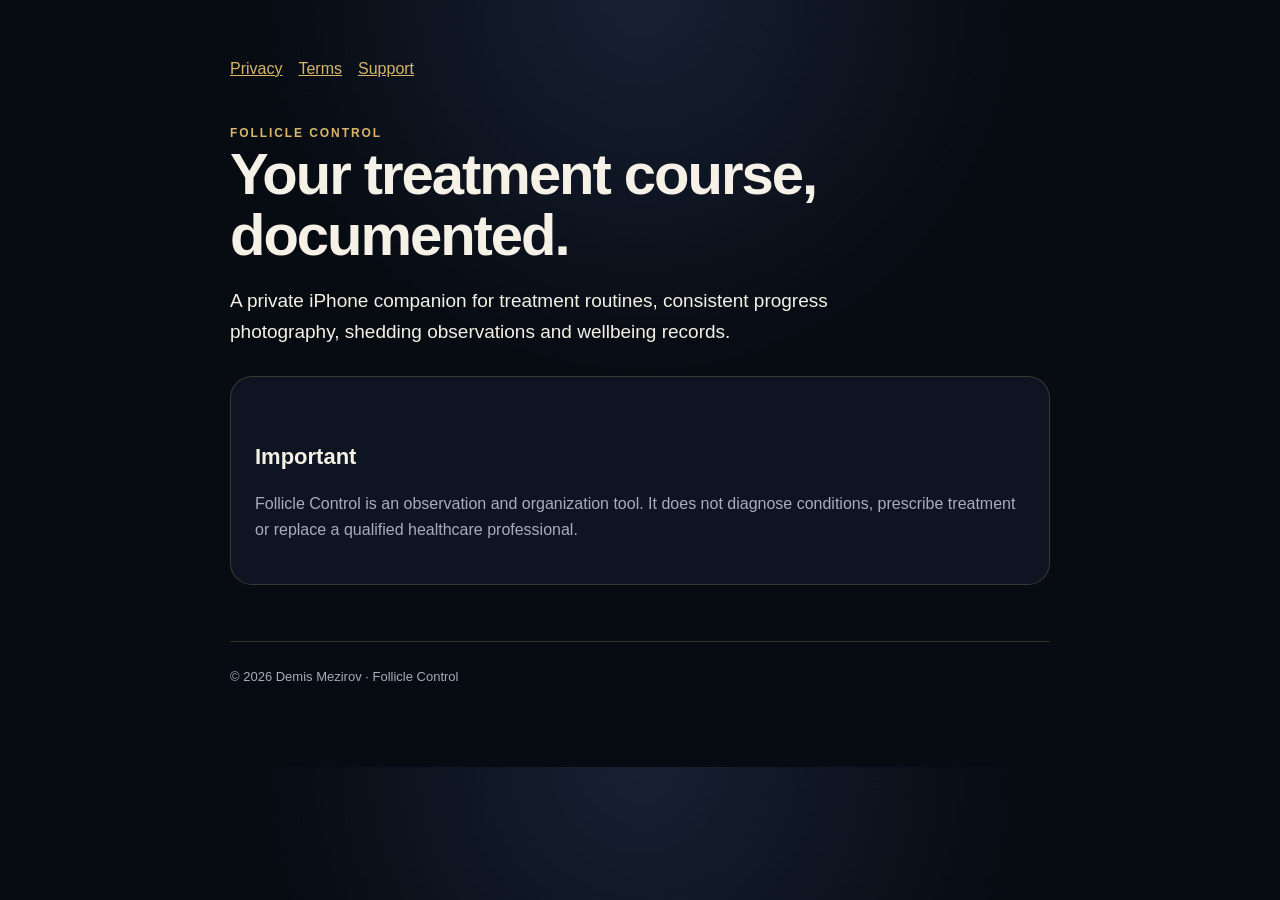
==== index.html @ 15ef70d9 "Add Follicle Control legal and support pages" ====
<!doctype html>
<html lang="en"><head><meta charset="utf-8"><meta name="viewport" content="width=device-width,initial-scale=1">
<title>Follicle Control</title><link rel="stylesheet" href="styles.css"></head>
<body><main><nav><a href="privacy.html">Privacy</a><a href="terms.html">Terms</a><a href="support.html">Support</a></nav>
<div class="eyebrow">Follicle Control</div><h1>Your treatment course, documented.</h1>
<p class="lead">A private iPhone companion for treatment routines, consistent progress photography, shedding observations and wellbeing records.</p>
<div class="card"><h2>Important</h2><p>Follicle Control is an observation and organization tool. It does not diagnose conditions, prescribe treatment or replace a qualified healthcare professional.</p></div>
<footer>© 2026 Demis Mezirov · Follicle Control</footer></main></body></html>
---- styles.css ----
:root {
  color-scheme: dark;
  --bg: #070b12;
  --card: #111827;
  --text: #f5f1e7;
  --muted: #a7adba;
  --gold: #d8b66b;
  --line: rgba(216, 182, 107, .22);
}
* { box-sizing: border-box; }
body {
  margin: 0;
  font: 16px/1.65 -apple-system, BlinkMacSystemFont, "Segoe UI", sans-serif;
  background: radial-gradient(circle at 50% 0, #172033 0, var(--bg) 38%);
  color: var(--text);
}
main { width: min(820px, calc(100% - 32px)); margin: 0 auto; padding: 56px 0 80px; }
nav { display: flex; flex-wrap: wrap; gap: 16px; margin-bottom: 42px; }
a { color: var(--gold); }
h1 { font-size: clamp(34px, 7vw, 58px); line-height: 1.05; letter-spacing: -.035em; margin: 0 0 18px; }
h2 { margin: 38px 0 10px; font-size: 22px; }
p, li { color: var(--muted); }
.lead { font-size: 19px; color: var(--text); max-width: 680px; }
.card { margin-top: 28px; padding: 24px; border: 1px solid var(--line); border-radius: 22px; background: rgba(17, 24, 39, .78); }
.eyebrow { color: var(--gold); text-transform: uppercase; letter-spacing: .16em; font-size: 12px; font-weight: 700; }
.notice { padding: 14px 16px; border-left: 3px solid var(--gold); background: rgba(216, 182, 107, .08); border-radius: 6px; }
footer { margin-top: 56px; padding-top: 24px; border-top: 1px solid var(--line); color: var(--muted); font-size: 13px; }
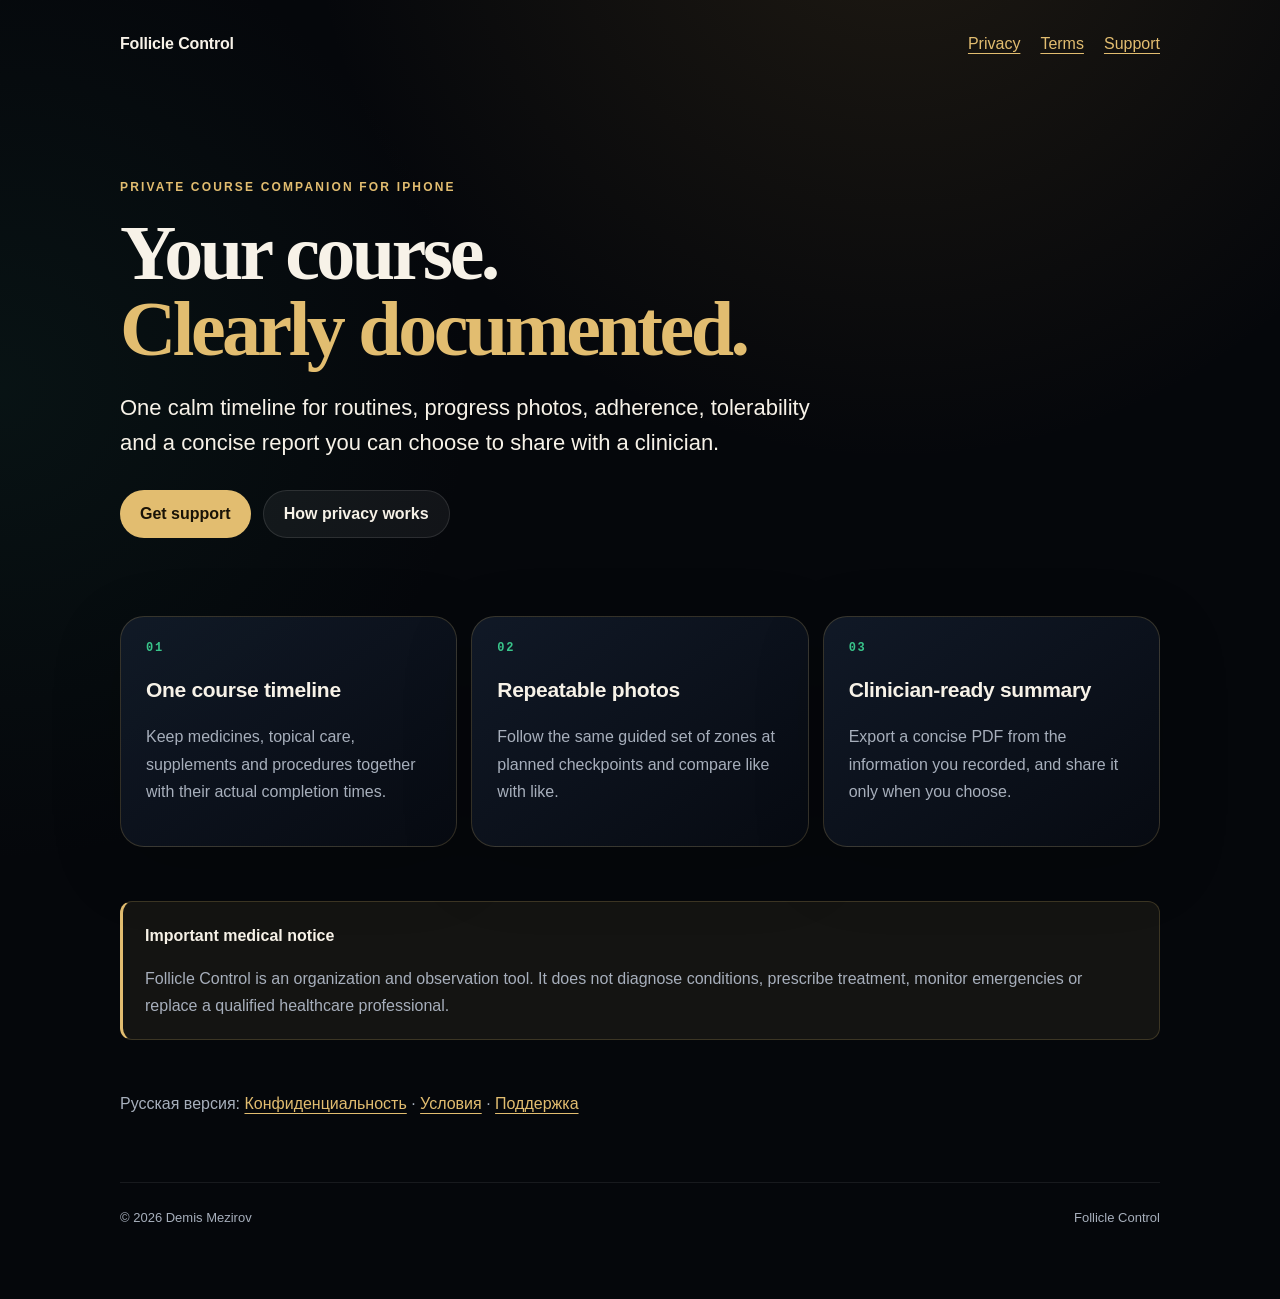
==== commit 1a79dfef: "Expand legal, privacy, and support disclosures" ====
--- a/index.html
+++ b/index.html
@@ -1,8 +1,36 @@
 <!doctype html>
-<html lang="en"><head><meta charset="utf-8"><meta name="viewport" content="width=device-width,initial-scale=1">
-<title>Follicle Control</title><link rel="stylesheet" href="styles.css"></head>
-<body><main><nav><a href="privacy.html">Privacy</a><a href="terms.html">Terms</a><a href="support.html">Support</a></nav>
-<div class="eyebrow">Follicle Control</div><h1>Your treatment course, documented.</h1>
-<p class="lead">A private iPhone companion for treatment routines, consistent progress photography, shedding observations and wellbeing records.</p>
-<div class="card"><h2>Important</h2><p>Follicle Control is an observation and organization tool. It does not diagnose conditions, prescribe treatment or replace a qualified healthcare professional.</p></div>
-<footer>© 2026 Demis Mezirov · Follicle Control</footer></main></body></html>
+<html lang="en">
+<head>
+  <meta charset="utf-8">
+  <meta name="viewport" content="width=device-width,initial-scale=1">
+  <meta name="description" content="Official product, privacy, terms and support pages for Follicle Control.">
+  <title>Follicle Control — Your course, documented</title>
+  <link rel="stylesheet" href="styles.css">
+</head>
+<body>
+  <main>
+    <nav aria-label="Primary navigation">
+      <a class="brand" href="index.html">Follicle Control</a>
+      <span class="nav-links"><a href="privacy.html">Privacy</a><a href="terms.html">Terms</a><a href="support.html">Support</a></span>
+    </nav>
+
+    <section class="hero">
+      <div class="eyebrow">Private course companion for iPhone</div>
+      <h1>Your course.<br><span>Clearly documented.</span></h1>
+      <p class="lead">One calm timeline for routines, progress photos, adherence, tolerability and a concise report you can choose to share with a clinician.</p>
+      <div class="actions"><a class="button" href="support.html">Get support</a><a class="button secondary" href="privacy.html">How privacy works</a></div>
+    </section>
+
+    <section class="grid" aria-label="Core features">
+      <article class="card"><div class="number">01</div><h2>One course timeline</h2><p>Keep medicines, topical care, supplements and procedures together with their actual completion times.</p></article>
+      <article class="card"><div class="number">02</div><h2>Repeatable photos</h2><p>Follow the same guided set of zones at planned checkpoints and compare like with like.</p></article>
+      <article class="card"><div class="number">03</div><h2>Clinician-ready summary</h2><p>Export a concise PDF from the information you recorded, and share it only when you choose.</p></article>
+    </section>
+
+    <section class="notice"><strong>Important medical notice</strong><p>Follicle Control is an organization and observation tool. It does not diagnose conditions, prescribe treatment, monitor emergencies or replace a qualified healthcare professional.</p></section>
+
+    <section class="language"><span>Русская версия:</span> <a href="privacy-ru.html">Конфиденциальность</a> · <a href="terms-ru.html">Условия</a> · <a href="support-ru.html">Поддержка</a></section>
+    <footer><span>© 2026 Demis Mezirov</span><span>Follicle Control</span></footer>
+  </main>
+</body>
+</html>
--- a/styles.css
+++ b/styles.css
@@ -1,27 +1,72 @@
 :root {
   color-scheme: dark;
-  --bg: #070b12;
-  --card: #111827;
-  --text: #f5f1e7;
-  --muted: #a7adba;
-  --gold: #d8b66b;
-  --line: rgba(216, 182, 107, .22);
+  --bg: #05070b;
+  --surface: #0d131e;
+  --surface-2: #121b29;
+  --text: #f7f2e8;
+  --muted: #a7afbc;
+  --gold: #e2bd70;
+  --gold-2: #8e6b32;
+  --emerald: #39c58b;
+  --line: rgba(226, 189, 112, .20);
 }
 * { box-sizing: border-box; }
+html { scroll-behavior: smooth; }
 body {
   margin: 0;
-  font: 16px/1.65 -apple-system, BlinkMacSystemFont, "Segoe UI", sans-serif;
-  background: radial-gradient(circle at 50% 0, #172033 0, var(--bg) 38%);
+  min-height: 100vh;
+  font: 16px/1.7 -apple-system, BlinkMacSystemFont, "SF Pro Text", "Segoe UI", sans-serif;
+  background:
+    radial-gradient(circle at 70% -10%, rgba(142, 107, 50, .19), transparent 35%),
+    radial-gradient(circle at 0 30%, rgba(23, 77, 65, .17), transparent 30%),
+    var(--bg);
   color: var(--text);
 }
-main { width: min(820px, calc(100% - 32px)); margin: 0 auto; padding: 56px 0 80px; }
-nav { display: flex; flex-wrap: wrap; gap: 16px; margin-bottom: 42px; }
-a { color: var(--gold); }
-h1 { font-size: clamp(34px, 7vw, 58px); line-height: 1.05; letter-spacing: -.035em; margin: 0 0 18px; }
-h2 { margin: 38px 0 10px; font-size: 22px; }
+body::before {
+  content: "";
+  position: fixed;
+  inset: 0;
+  pointer-events: none;
+  opacity: .25;
+  background-image: linear-gradient(rgba(255,255,255,.018) 1px, transparent 1px), linear-gradient(90deg, rgba(255,255,255,.018) 1px, transparent 1px);
+  background-size: 42px 42px;
+  mask-image: linear-gradient(to bottom, black, transparent 75%);
+}
+main { width: min(1040px, calc(100% - 36px)); margin: 0 auto; padding: 30px 0 70px; position: relative; }
+main.document { width: min(820px, calc(100% - 36px)); }
+nav { display: flex; align-items: center; justify-content: space-between; gap: 20px; margin-bottom: 76px; }
+.brand { color: var(--text); font-weight: 700; text-decoration: none; letter-spacing: -.01em; }
+.nav-links { display: flex; flex-wrap: wrap; gap: 20px; justify-content: flex-end; }
+a { color: var(--gold); text-underline-offset: 4px; }
+.hero { max-width: 830px; padding: 44px 0 64px; }
+.eyebrow { color: var(--gold); text-transform: uppercase; letter-spacing: .18em; font-size: 12px; font-weight: 750; }
+h1 { font: 600 clamp(43px, 8vw, 78px)/.98 ui-serif, Georgia, serif; letter-spacing: -.045em; margin: 17px 0 24px; }
+h1 span { color: var(--gold); }
+h2 { margin: 42px 0 10px; font-size: 21px; letter-spacing: -.015em; }
 p, li { color: var(--muted); }
-.lead { font-size: 19px; color: var(--text); max-width: 680px; }
-.card { margin-top: 28px; padding: 24px; border: 1px solid var(--line); border-radius: 22px; background: rgba(17, 24, 39, .78); }
-.eyebrow { color: var(--gold); text-transform: uppercase; letter-spacing: .16em; font-size: 12px; font-weight: 700; }
-.notice { padding: 14px 16px; border-left: 3px solid var(--gold); background: rgba(216, 182, 107, .08); border-radius: 6px; }
-footer { margin-top: 56px; padding-top: 24px; border-top: 1px solid var(--line); color: var(--muted); font-size: 13px; }
+.lead { font-size: clamp(18px, 2.5vw, 22px); line-height: 1.55; color: var(--text); max-width: 720px; }
+.actions { display: flex; flex-wrap: wrap; gap: 12px; margin: 30px 0 4px; }
+.button { display: inline-flex; align-items: center; min-height: 48px; padding: 0 20px; border-radius: 999px; background: var(--gold); color: #191307; font-weight: 700; text-decoration: none; }
+.button.secondary { color: var(--text); background: rgba(255,255,255,.055); border: 1px solid rgba(255,255,255,.11); }
+.grid { display: grid; grid-template-columns: repeat(3, 1fr); gap: 14px; margin: 10px 0 54px; }
+.card { padding: 25px; border: 1px solid var(--line); border-radius: 24px; background: linear-gradient(145deg, rgba(18,27,41,.91), rgba(8,12,19,.88)); box-shadow: 0 20px 70px rgba(0,0,0,.20); }
+.card h2 { margin-top: 18px; }
+.number { color: var(--emerald); font: 700 12px/1 monospace; letter-spacing: .14em; }
+.notice { margin: 34px 0; padding: 20px 22px; border: 1px solid var(--line); border-left: 3px solid var(--gold); background: rgba(226, 189, 112, .07); border-radius: 12px; }
+.notice p { margin-bottom: 0; }
+.language { margin-top: 50px; color: var(--muted); }
+footer { display: flex; justify-content: space-between; gap: 20px; margin-top: 64px; padding-top: 24px; border-top: 1px solid rgba(255,255,255,.08); color: var(--muted); font-size: 13px; }
+.document ul { padding-left: 22px; }
+.document li + li { margin-top: 8px; }
+@media (max-width: 720px) {
+  nav { align-items: flex-start; margin-bottom: 45px; }
+  .nav-links { gap: 11px 15px; font-size: 14px; }
+  .hero { padding-top: 20px; }
+  .grid { grid-template-columns: 1fr; }
+  footer { flex-direction: column; }
+}
+@media (prefers-reduced-motion: no-preference) {
+  .card, .button { transition: transform .22s ease, border-color .22s ease, background .22s ease; }
+  .card:hover { transform: translateY(-3px); border-color: rgba(226,189,112,.38); }
+  .button:hover { transform: translateY(-1px); }
+}
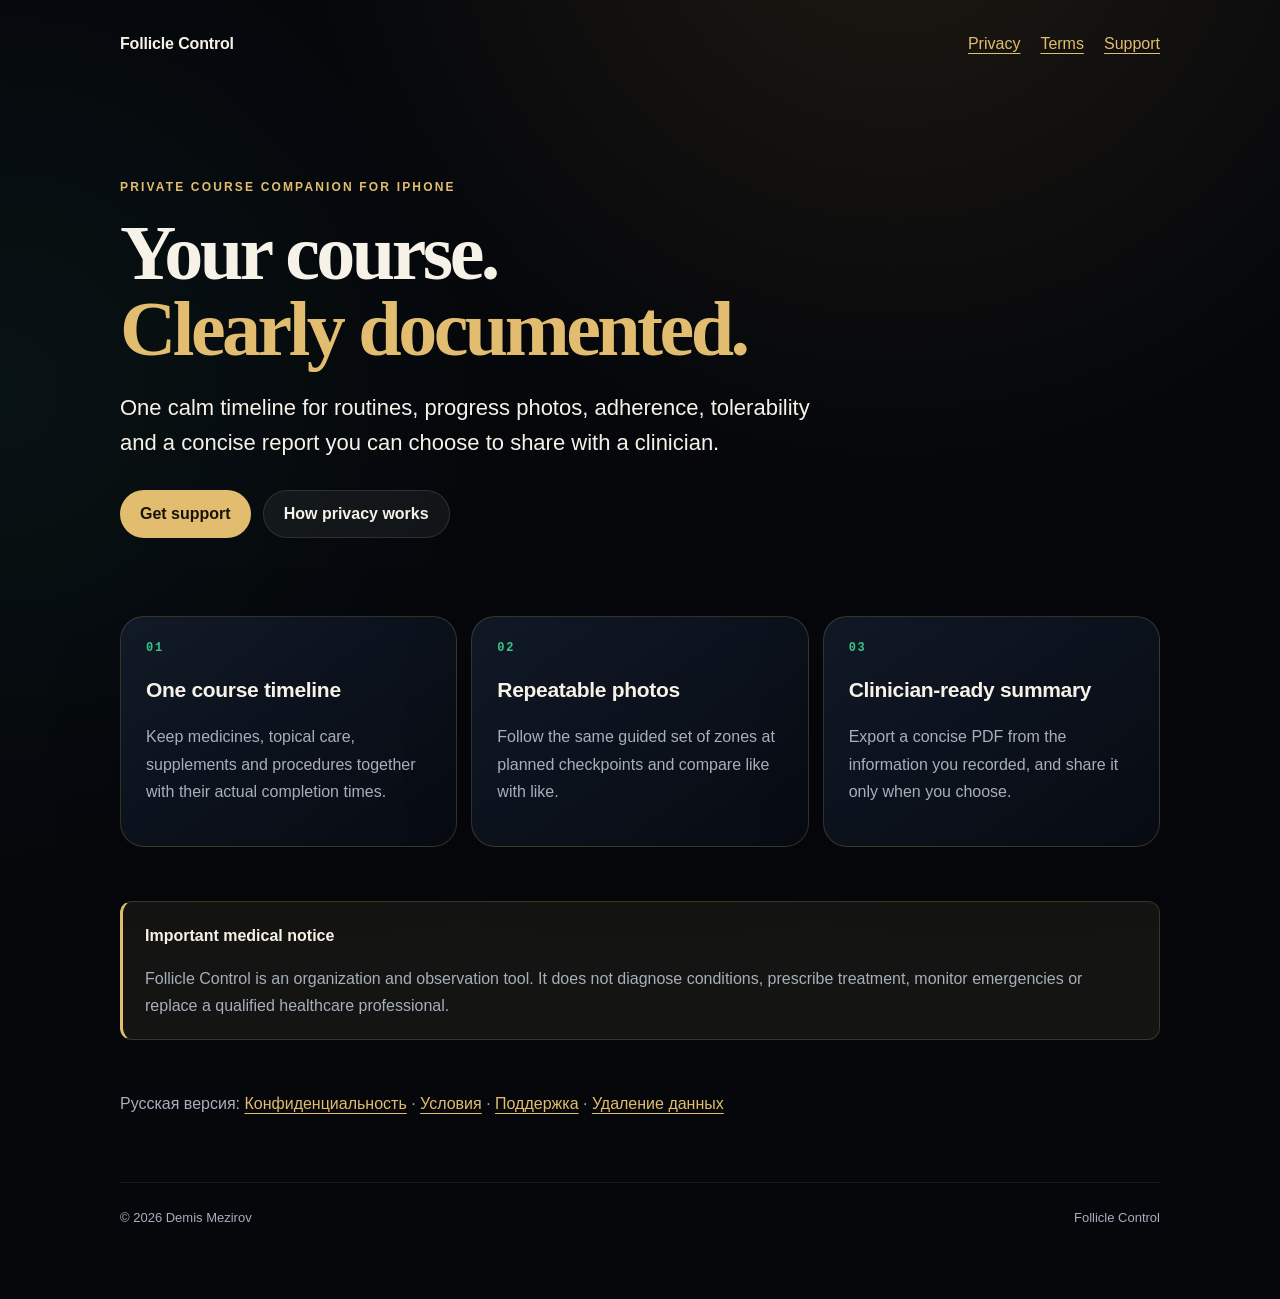
==== commit 43f6ef9f: "Add Russian data deletion guidance" ====
--- a/index.html
+++ b/index.html
@@ -29,7 +29,7 @@
 
     <section class="notice"><strong>Important medical notice</strong><p>Follicle Control is an organization and observation tool. It does not diagnose conditions, prescribe treatment, monitor emergencies or replace a qualified healthcare professional.</p></section>
 
-    <section class="language"><span>Русская версия:</span> <a href="privacy-ru.html">Конфиденциальность</a> · <a href="terms-ru.html">Условия</a> · <a href="support-ru.html">Поддержка</a></section>
+    <section class="language"><span>Русская версия:</span> <a href="privacy-ru.html">Конфиденциальность</a> · <a href="terms-ru.html">Условия</a> · <a href="support-ru.html">Поддержка</a> · <a href="data-deletion-ru.html">Удаление данных</a></section>
     <footer><span>© 2026 Demis Mezirov</span><span>Follicle Control</span></footer>
   </main>
 </body>
